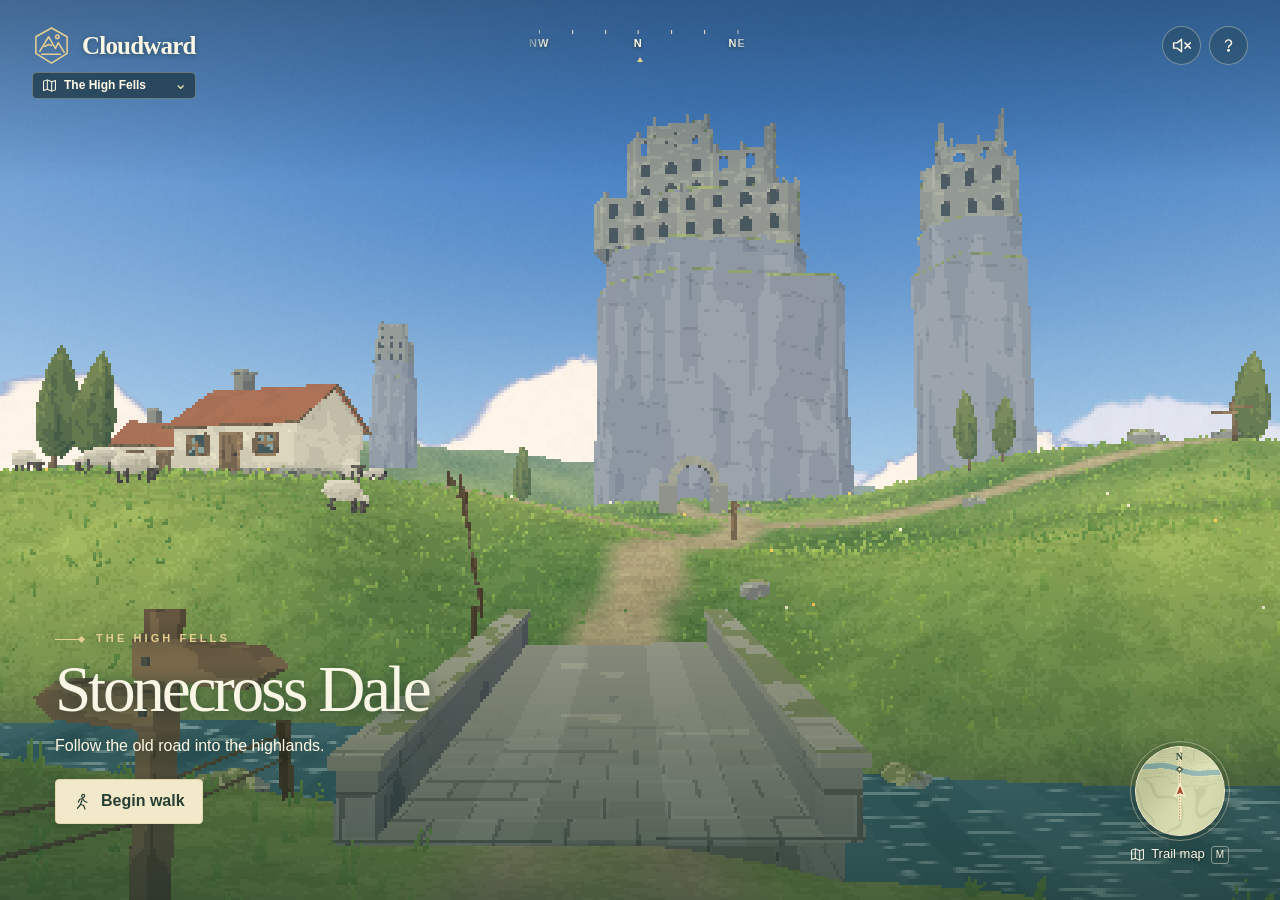
==== projects/cloudward/index.html @ 5094df26 "feat: added new section, added cloudward project" ====
<!doctype html>
<html lang="en"><head><meta charset="utf-8"><meta name="viewport" content="width=device-width,initial-scale=1,viewport-fit=cover"><meta name="theme-color" content="#293e37"><title>Cloudward · The High Fells</title><link rel="icon" href="data:image/svg+xml,%3Csvg xmlns='http://www.w3.org/2000/svg' viewBox='0 0 40 40'%3E%3Crect width='40' height='40' rx='9' fill='%23284036'/%3E%3Cpath d='m5 28 12-17 5 8 4-6 9 15Z' fill='none' stroke='%23f0d38e' stroke-width='2'/%3E%3C/svg%3E"><style>:root{color-scheme:dark;font:16px/1.4 "Segoe UI",Arial,sans-serif;--paper:#faf6e6;--gold:#e5ce91;--ink:#233d33}*{box-sizing:border-box}body{margin:0;background:#405e67;color:var(--paper);overflow:hidden}button{font:inherit;color:inherit;cursor:pointer}button:focus-visible,canvas:focus-visible{outline:3px solid #ffda89;outline-offset:4px}button:disabled{opacity:.8;cursor:wait}#world{width:100vw;height:100dvh;position:relative;overflow:hidden}.defs{width:0;height:0;position:absolute}svg{width:21px;height:21px;fill:none;stroke:currentColor;stroke-width:1.65;stroke-linecap:round;stroke-linejoin:round}#scene,.shade{position:absolute;inset:0;width:100%;height:100%;touch-action:none}#scene{outline:none;cursor:grab}#scene:active{cursor:grabbing}.shade{pointer-events:none;background:linear-gradient(180deg,#10263765 0%,transparent 20%,transparent 61%,#122b2594 100%)}header{position:absolute;top:0;width:100%;display:flex;align-items:flex-start;justify-content:space-between;padding:26px 32px;pointer-events:none}.brand{display:flex;align-items:center;gap:11px;font:600 25px Georgia,serif;letter-spacing:-.8px;text-shadow:0 1px 5px #18352e88}.brand svg{width:39px;height:39px;color:var(--gold);stroke-width:1.6}.icon{width:39px;height:39px;border-radius:50%;border:1px solid #f7f3dc59;background:#203d4259;display:grid;place-items:center;backdrop-filter:blur(7px)}.icon:hover{background:#263e36bd}nav{display:flex;gap:8px;pointer-events:auto}#compass{position:absolute;top:29px;left:50%;transform:translateX(-50%);width:236px;height:42px;overflow:hidden;mask-image:linear-gradient(90deg,transparent,#000 12%,#000 88%,transparent);color:#fffbe7;text-shadow:0 1px 3px #273c45}#bearing{position:absolute;left:50%;top:0}#bearing b{position:absolute;transform:translateX(-50%);font:600 11px/1.1 "Segoe UI",sans-serif;letter-spacing:1px;text-align:center;padding-top:8px}#bearing b:before{content:"";position:absolute;top:1px;left:50%;height:4px;border-left:1px solid #f4e9ce}#compass i{position:absolute;left:calc(50% - 3px);top:28px;border-left:3px solid transparent;border-right:3px solid transparent;border-bottom:5px solid var(--gold)}
.intro,#location{position:absolute;left:clamp(24px,4.3vw,78px);bottom:clamp(45px,8.5vh,95px);text-shadow:0 2px 14px #143329bb}.eyebrow{font-size:11px;font-weight:700;letter-spacing:3.1px;display:flex;align-items:center;gap:12px;color:var(--gold);margin:0 0 9px}.eyebrow span{display:inline-block;width:29px;height:1px;background:currentColor;position:relative}.eyebrow span:after{content:"";position:absolute;right:0;top:-2px;width:5px;height:5px;transform:rotate(45deg);background:currentColor}h1,h2,#area{font-family:Georgia,"Times New Roman",serif;font-weight:400}h1{font-size:clamp(44px,5.1vw,82px);letter-spacing:-.05em;line-height:1.04;margin:0}.blurb{margin:11px 0 22px;color:#fff7e4;font-size:16px}.begin,.secondary{display:inline-flex;align-items:center;gap:10px;border:1px solid #e2d6ae;background:#f2e9ca;color:#263e33;padding:10px 17px;border-radius:4px;font-weight:650;text-shadow:none;box-shadow:0 2px 7px #142d261d}.begin:hover,.secondary:hover{background:#fff6dc}.begin svg{width:18px}.begin:disabled svg{opacity:.6}#area{font-size:31px;line-height:1.14;letter-spacing:-1px}#location{bottom:42px}#mapBtn{position:absolute;right:clamp(20px,3.5vw,64px);bottom:34px;background:none;border:0;display:flex;align-items:center;flex-direction:column;gap:8px}.mapring{position:relative;border-radius:50%;width:90px;height:90px;border:1px solid #f3edd3;outline:1px solid #f3edd36b;outline-offset:4px;box-shadow:0 3px 14px #26372888;background:#d7d4ad;overflow:hidden}.mapring canvas{width:100%;height:100%}.mapring span{position:absolute;top:4px;left:calc(50% - 4px);font:700 10px Georgia;color:#304f41}.mapcaption{font-size:13px;text-shadow:0 1px 4px #1c3026;display:flex;align-items:center;gap:6px}.mapcaption svg{width:15px}.mapcaption kbd,#keys kbd{font:600 11px/1.2 inherit;font-family:inherit;border:1px solid #e5e2cc80;border-radius:3px;padding:1px 4px}.mapcaption kbd{font-size:10px}#keys{position:absolute;bottom:21px;left:50%;transform:translateX(-50%);font-size:12px;color:#fff8e0;text-shadow:0 1px 5px #1c362b;white-space:nowrap}#keys span{margin:0 6px}#toast{position:absolute;left:50%;top:90px;transform:translateX(-50%);border:1px solid #e6dbb992;background:#263e33db;padding:9px 18px;border-radius:4px;font-size:14px;white-space:nowrap}.mapsheet{background:#cfcea3;border:1px solid #9c9f7f;border-radius:3px;overflow:hidden}.mapsheet canvas{display:block;width:100%;height:clamp(178px,33vh,320px)}dialog{color:var(--ink);background:#f5efda;border:1px solid #a6a788;border-radius:9px;width:min(540px,calc(100% - 32px));padding:24px;box-shadow:0 20px 80px #102c2d66;max-height:91dvh;overflow:auto}dialog::backdrop{background:#152b2ccc;backdrop-filter:blur(3px)}.dialoghead{display:flex;justify-content:space-between;align-items:center;margin-bottom:15px}.dialoghead .eyebrow{color:#6a714c;font-size:10px;margin:0 0 4px}.dialoghead h2{font-size:35px;letter-spacing:-1.5px;line-height:1.1;margin:0}.close{background:none;border-color:#a5aa91;color:var(--ink);width:33px;height:33px}.close:hover{background:#dbdec4}.close svg{width:16px}.maplegend{display:flex;align-items:center;gap:7px;font-size:12px}.maplegend i{background:#b65d39;border-radius:50%;width:7px;height:7px}.maplegend b{font-size:18px;margin-left:8px}#progress{margin-left:auto;color:#5a644d}#landmarks{padding:0;list-style:none;margin:13px 0 0}#landmarks li{display:flex;align-items:center;gap:10px;border-top:1px solid #a0a58666;padding:8px 0;font-size:14px}#landmarks li b{font:600 19px Georgia;width:17px;color:#657341}#landmarks small{display:block;color:#5e674f;font-size:12px}dl{display:grid;grid-template-columns:1fr 1.6fr;font-size:14px;line-height:1.5}dt,dd{padding:8px 0;border-top:1px solid #b1b49677;margin:0}dt{font-weight:600}.secondary{background:#dfe4c9;border-color:#aab797;font-size:14px}.intro[hidden],[hidden]{display:none!important}#touchpad{display:none;position:absolute;bottom:29px;left:21px;width:92px;height:92px;border-radius:50%;border:1px solid #f8f4df99;background:#29453840;touch-action:none}#touchpad div{width:33px;height:33px;position:absolute;top:28px;left:28px;border:1px solid #f0ebcaab;background:#edf0c852;border-radius:50%}@media(pointer:coarse){body.playing #touchpad{display:block}#keys{display:none!important}body.playing #location{bottom:140px}.mapcaption kbd{display:none}}@media(max-width:700px){header{padding:18px}.brand{font-size:21px;gap:6px}.brand svg{width:32px;height:32px}.icon{width:34px;height:34px}#compass{width:110px;top:21px}.mapring{width:67px;height:67px}#mapBtn{right:15px;bottom:20px}#keys{display:none!important}.intro{bottom:40px;left:22px}.blurb{max-width:220px;font-size:14px}#area{font-size:25px}}@media(max-width:430px){#compass{width:84px;left:55%}.brand{font-size:19px}nav{gap:4px}.intro h1{font-size:43px}}@media(max-height:480px){.intro{bottom:18px}.blurb{margin:5px 0 10px}.mapring{width:55px;height:55px}#keys{display:none!important}}
#scene{image-rendering:pixelated}
.mapnav{display:grid;gap:7px;justify-items:start}.mapselect{pointer-events:auto;position:relative;display:flex;align-items:center;gap:7px;padding:3px 7px 3px 9px;border-radius:5px;color:#fff9e6;background:#162e36a8;border:1px solid #f5edd24f}.mapselect svg{width:15px;height:15px;pointer-events:none}.mapselect:after{content:'⌄';position:absolute;right:8px;top:0;pointer-events:none;color:#ecddad}.mapselect select{background:transparent;color:inherit;border:0;appearance:none;padding:1px 15px 1px 0;font:600 12px/1.4 'Segoe UI',sans-serif;cursor:pointer}.mapselect option{color:#243b39;background:#f7f4e5}.underwater{--gold:#baebdb}.underwater .shade{background:linear-gradient(180deg,#052f3a40,transparent 24%,transparent 62%,#072a3a98)}.underwater .begin{background:#deefe0;color:#16464e;border-color:#bcdbcf}.underwater .begin:hover{background:#f0ffef}.underwater .mapring{border-color:#d1f0df}.underwater #intro{max-width:75%}.underwater #location small{display:block;color:#c3e3df;font:600 13px/1.8 'Segoe UI',sans-serif}#depthButtons{display:none}body:not(.underwater) #depth{display:none}@media(pointer:coarse){.underwater.playing #depthButtons{display:flex;gap:6px;position:absolute;left:119px;bottom:38px}.underwater #depthButtons button{touch-action:none;font-size:20px}}
.surface-setting{display:flex;align-items:center;justify-content:space-between;gap:12px;border-top:1px solid #b1b49677;padding:12px 0 16px;font-weight:600}.surface-setting select{font:inherit;color:inherit;background:#f7f4e5;border:1px solid #aab797;border-radius:4px;padding:4px 8px}
</style></head>
<body>
<svg class="defs" xmlns="http://www.w3.org/2000/svg"><defs>
<symbol id="crest" viewBox="0 0 40 40"><path d="M20 2 36 11v17l-16 10L4 28V11Z"/><path d="m8 26 9-15 7 12 3-6 6 10M13 21l4-2 3 1M10 29h19"/><circle cx="26" cy="11" r="1.8"/></symbol>
<symbol id="map" viewBox="0 0 24 24"><path d="m2.5 5 6-2 7 3 6-2v15l-6 2-7-3-6 2zM8.5 3v15m7-12v15"/></symbol>
<symbol id="sound" viewBox="0 0 24 24"><path d="M3 9h4l5-4v14l-5-4H3zM16 9q3 3 0 6m3-9q6 6 0 12"/></symbol>
<symbol id="dive" viewBox="0 0 24 24"><path d="M3 17q3-3 6 0t6 0 6 0M4 21q3-2 6 0t6 0M4 12l5-4 4 2 3 4m-7-6 2-3 4 1"/><circle cx="18" cy="10" r="2"/></symbol>
<symbol id="mute" viewBox="0 0 24 24"><path d="M3 9h4l5-4v14l-5-4H3zM16 9l6 6m0-6-6 6"/></symbol>
<symbol id="cross" viewBox="0 0 24 24"><path d="m5 5 14 14m0-14L5 19"/></symbol>
<symbol id="walk" viewBox="0 0 24 24"><circle cx="13.5" cy="4.5" r="2"/><path d="m7 13 2-4 4-1 2.5 4 3 1M12 10l-2 6-4 5m4-5 4 1 2 5"/></symbol>
<symbol id="pin" viewBox="0 0 24 24"><path d="M12 21s7-7.5 7-12A7 7 0 0 0 5 9c0 4.5 7 12 7 12Z"/><circle cx="12" cy="9" r="2"/></symbol>
<symbol id="help" viewBox="0 0 24 24"><path d="M8.5 8a3.6 3.6 0 0 1 7 1c0 2.8-3.5 2.9-3.5 5"/><circle cx="12" cy="17.5" r=".9"/></symbol>
</defs></svg>
<main id="world">
<canvas id="scene" tabindex="0" aria-label="Playable first-person landscape. Walk with W A S D, turn with the arrow keys or drag to look."></canvas>
<div class="shade"></div>
<header><div class="mapnav"><div class="brand"><svg><use href="#crest"/></svg><span>Cloudward</span></div><label class="mapselect"><svg><use href="#map"/></svg><select id="worldSelect" aria-label="Switch maps"><option value="fells">The High Fells</option><option value="reef">The Drowned Keep</option><option value="spire">The Azure Spire</option></select></label></div>
<div id="compass" aria-label="Compass heading"><div id="bearing"></div><i></i></div>
<nav><button id="audio" class="icon" title="Turn sound on" aria-label="Turn sound on"><svg><use href="#mute"/></svg></button><button id="helpBtn" class="icon" title="Controls" aria-label="Controls"><svg><use href="#help"/></svg></button></nav></header>
<section id="intro" class="intro"><p class="eyebrow"><span></span> THE HIGH FELLS</p><h1>Stonecross Dale</h1><p class="blurb">Follow the old road into the highlands.</p><button id="begin" class="begin" disabled><svg><use href="#walk"/></svg><span>Preparing landscape…</span></button></section>
<div id="location" hidden><p class="eyebrow"><span></span> THE HIGH FELLS</p><strong id="area">Stonecross Dale</strong><small id="depth"></small></div>
<button id="mapBtn" aria-label="Open trail map" title="Trail map (M)"><div class="mapring"><canvas id="mini" width="160" height="160"></canvas><span>N</span></div><div class="mapcaption"><svg><use href="#map"/></svg> Trail map <kbd>M</kbd></div></button>
<div id="toast" role="status" hidden></div>
<div id="touchpad" aria-label="Touch movement control"><div></div></div>
<div id="depthButtons"><button class="icon" aria-label="Swim up" id="ascend">↑</button><button class="icon" aria-label="Swim down" id="descend">↓</button></div>
<div id="keys" hidden><kbd>W A S D</kbd> Walk <span></span><kbd>Shift</kbd> Run <span></span>Drag to look</div>
<dialog id="mapDialog"><div class="dialoghead"><div><p class="eyebrow"><span></span> FIELD MAP</p><h2>The High Fells</h2></div><button class="close icon" aria-label="Close map"><svg><use href="#cross"/></svg></button></div><div class="mapsheet"><canvas id="chart" aria-label="Map of trails and landmarks"></canvas></div><p class="maplegend"><i></i> Your position <b>◇</b> Landmark <span id="progress"></span></p><ul id="landmarks"></ul></dialog>
<dialog id="helpDialog"><div class="dialoghead"><div><p class="eyebrow"><span></span> FIELD GUIDE</p><h2>Walking controls</h2></div><button class="close icon" aria-label="Close controls"><svg><use href="#cross"/></svg></button></div><dl><dt>Walk</dt><dd>W A S D or ↑ ↓</dd><dt>Look around</dt><dd>Drag the view or use ← →</dd><dt>Look up / down</dt><dd>Page Up / Page Down</dd><dt>Run</dt><dd>Hold Shift while walking</dd><dt>Trail map</dt><dd>M</dd><dt>Touch</dt><dd>Left pad to walk, drag the view to look</dd></dl><label class="surface-setting">Splat style <select id="splatStyle"><option value="crisp">Crisp pixel art</option><option value="blended">Blended surfaces</option><option value="stamps">Pixel stamps</option></select></label><button id="restart" class="secondary">Return to trailhead</button></dialog>
<noscript>This walk needs JavaScript enabled.</noscript></main><script type="module">const modules={},assets={"albedo.bin":"[data-uri]","highland-indices.bin":"[data-uri]","highland-vertices.bin":"[data-uri]","landscape.bin":"[data-uri]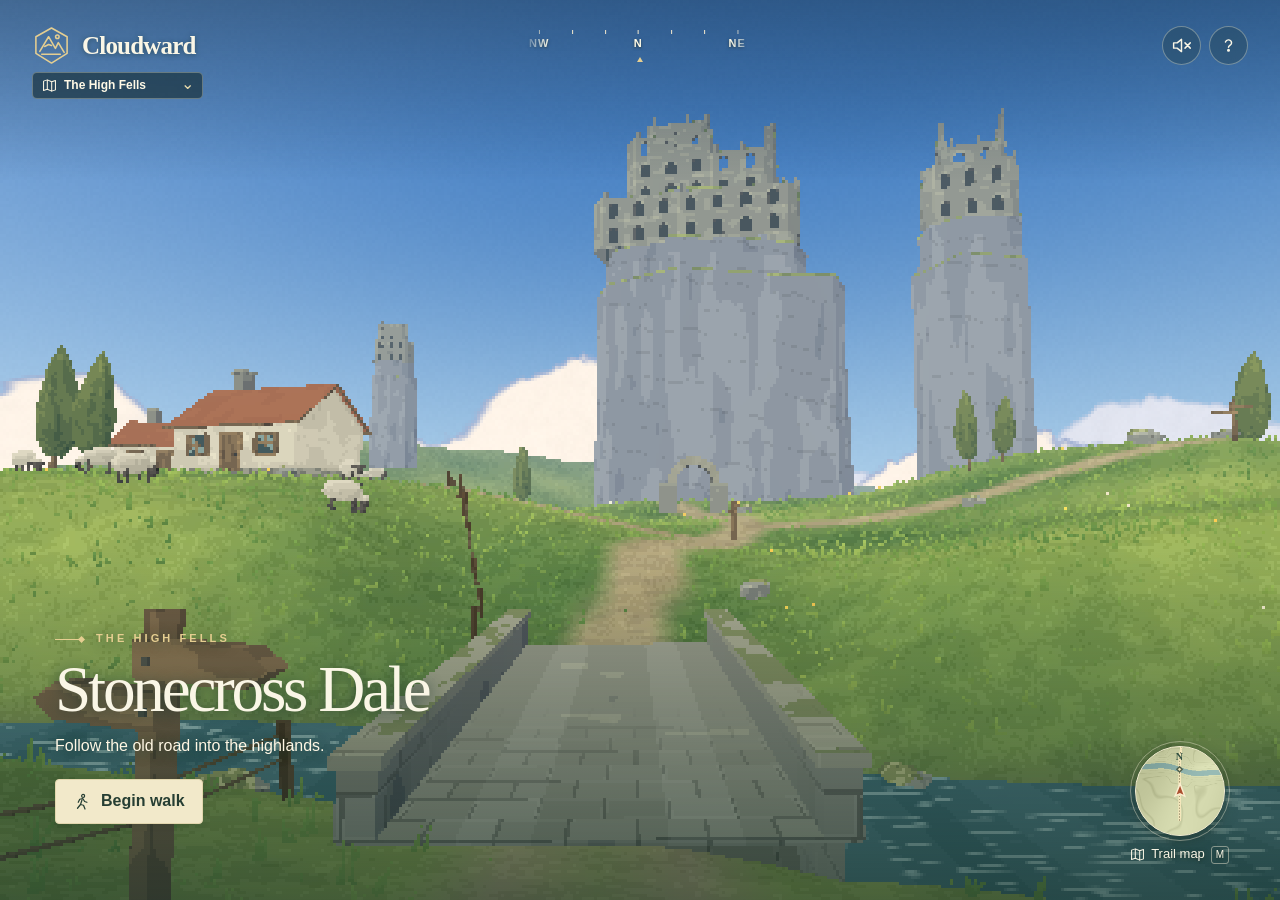
